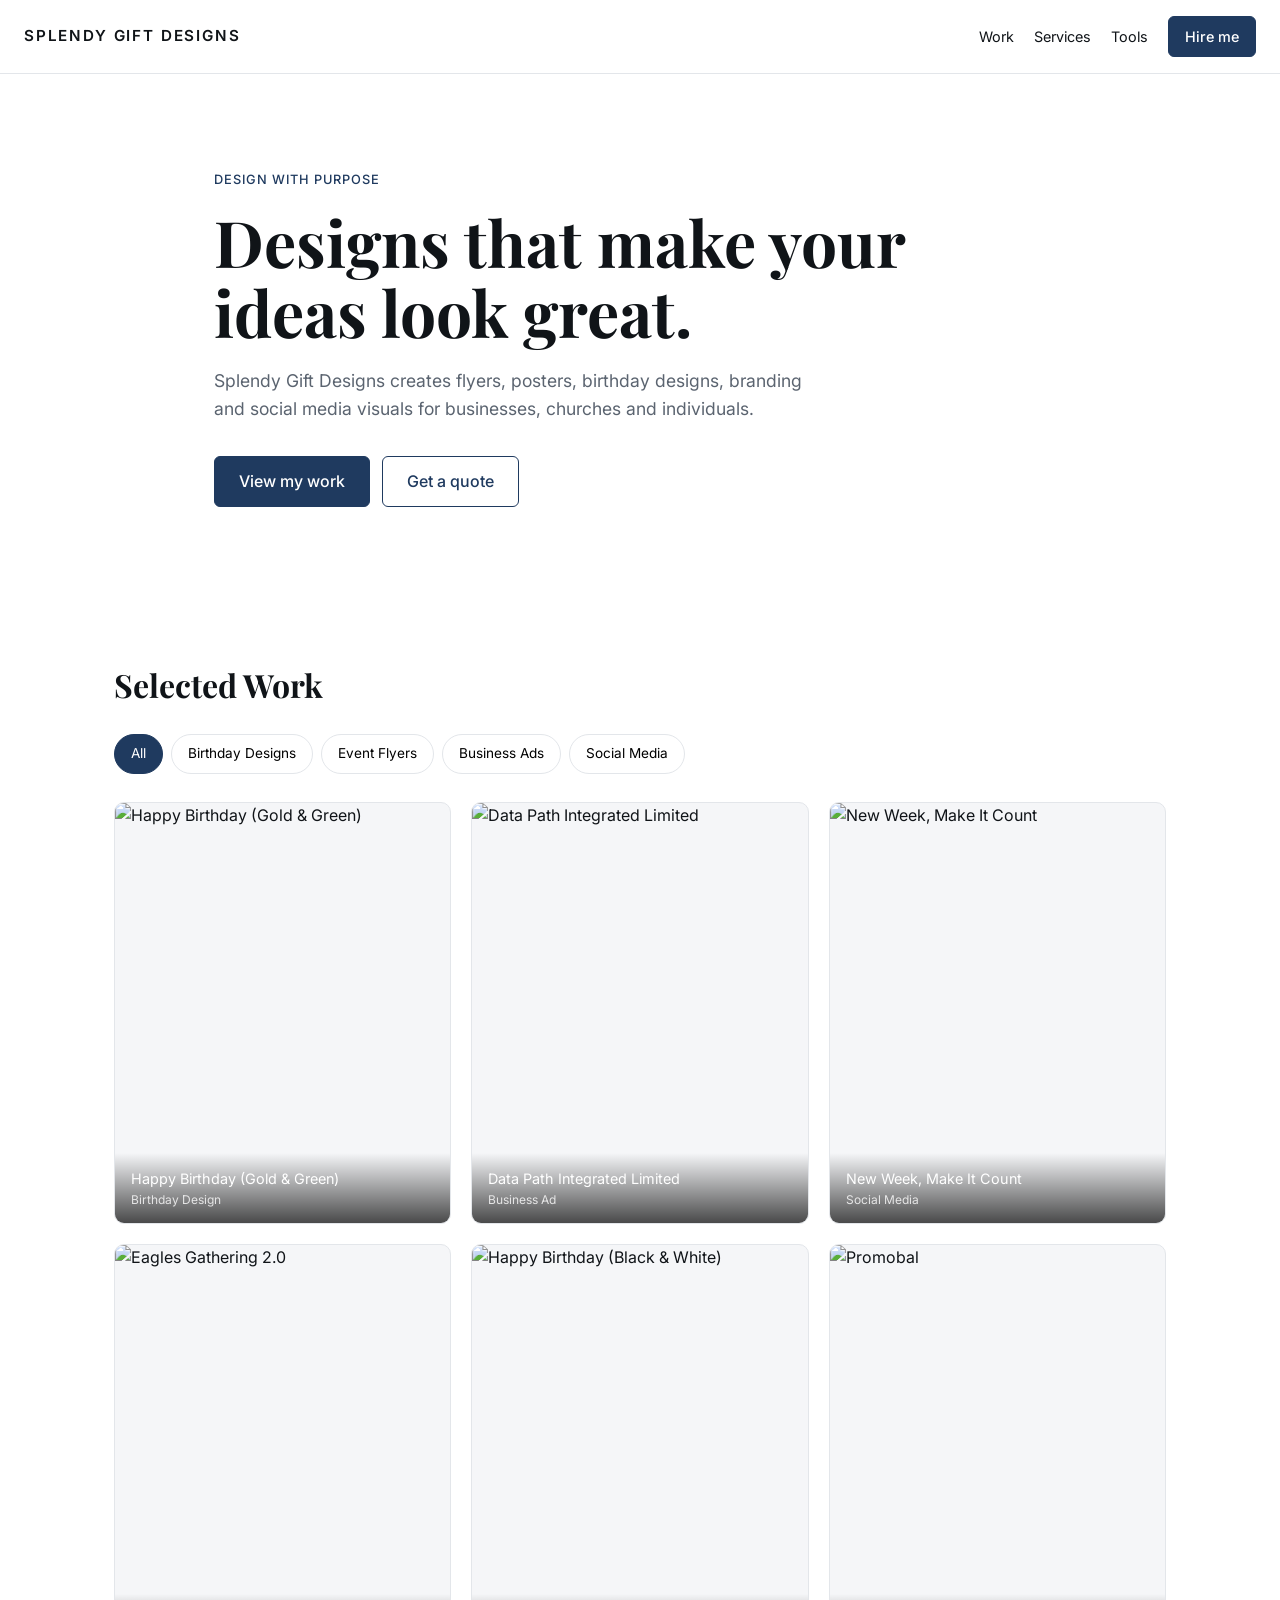
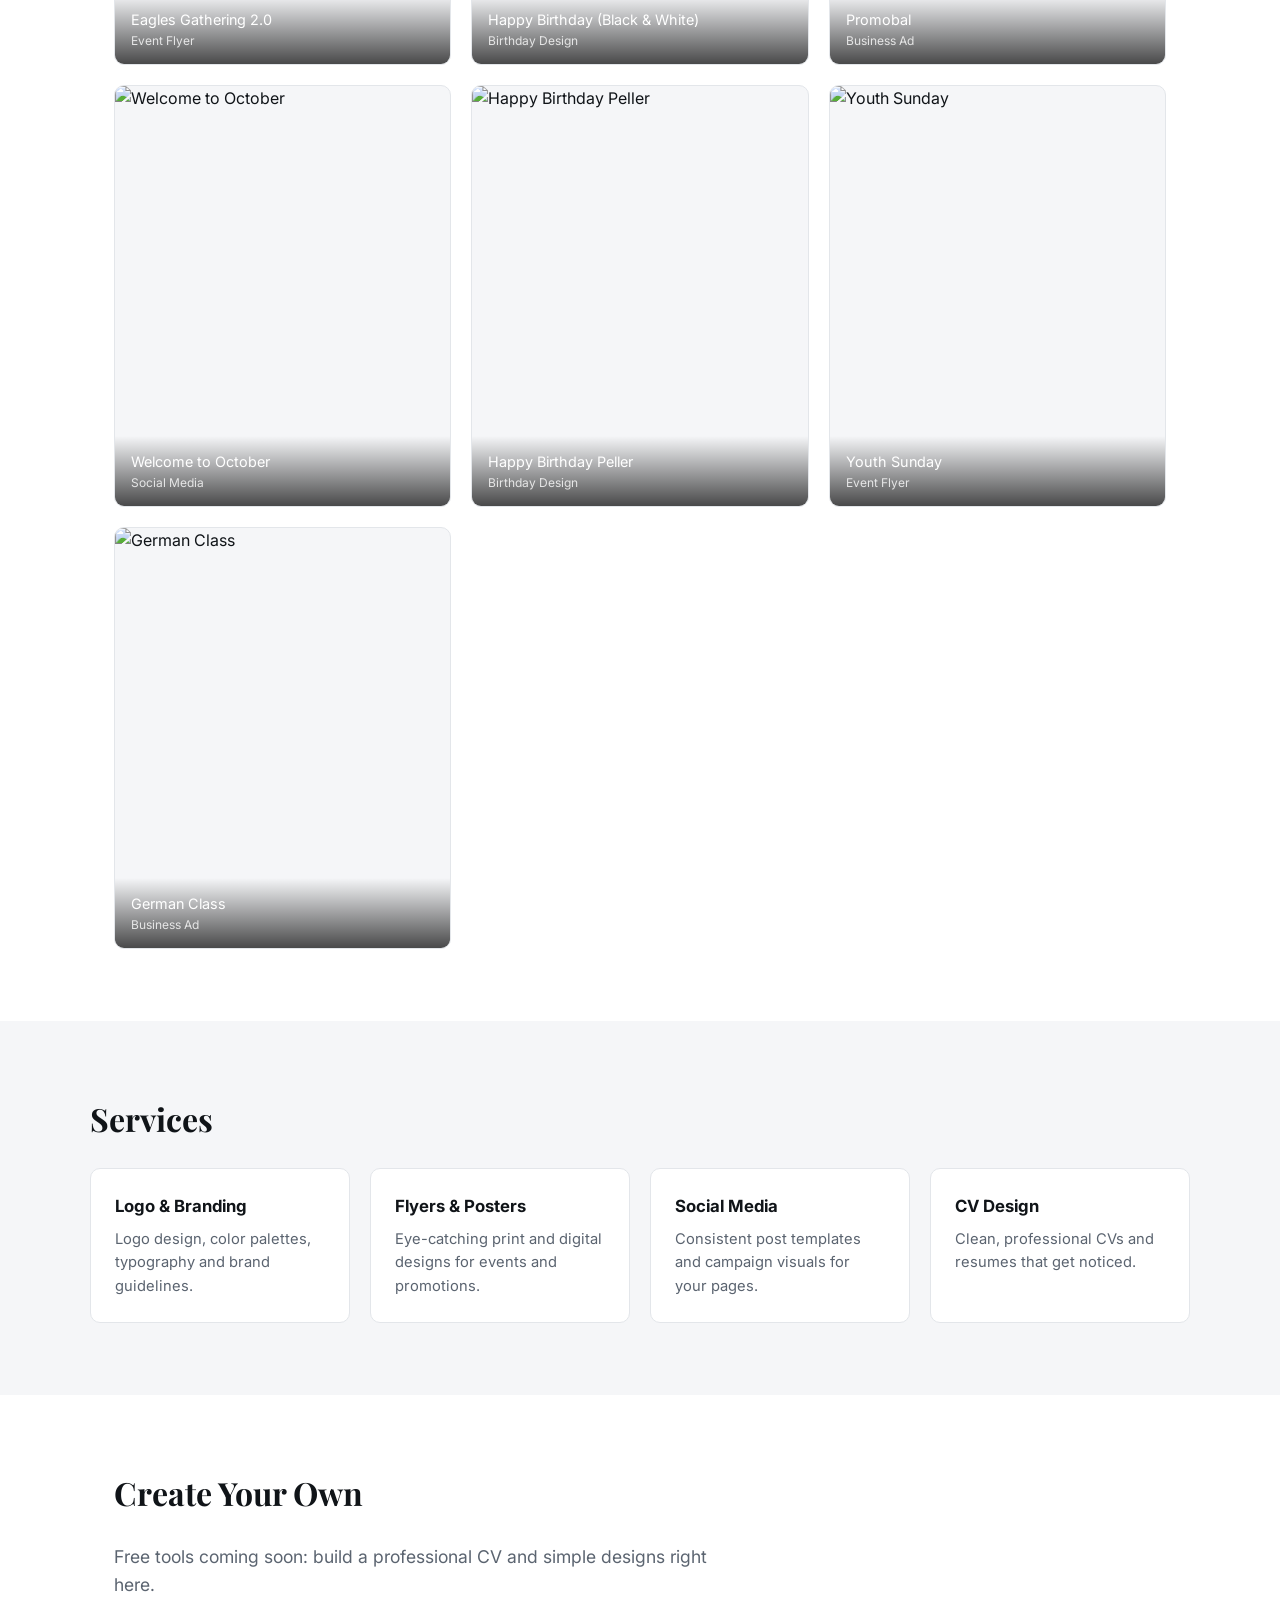
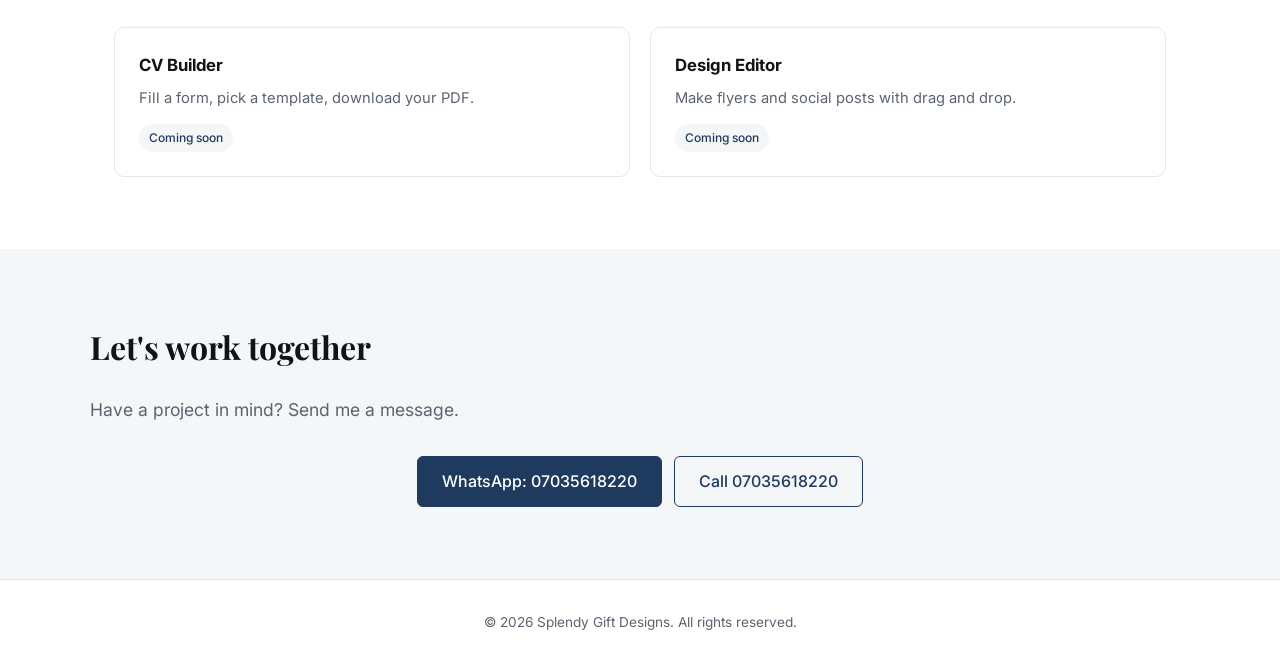
==== index.html @ 0a11538d "Add files via upload" ====
<!doctype html>
<html lang="en">
<head>
  <meta charset="utf-8">
  <meta name="viewport" content="width=device-width, initial-scale=1">
  <title>Splendy Gift Designs | Design With Purpose</title>
  <meta name="description" content="Graphic designer specializing in logos, branding, flyers, posters and social media design.">
  <link rel="preconnect" href="https://fonts.googleapis.com">
  <link href="https://fonts.googleapis.com/css2?family=Inter:wght@400;500;600&family=Playfair+Display:wght@600;700&display=swap" rel="stylesheet">
  <link rel="stylesheet" href="style.css">
</head>
<body>
  <header class="nav">
    <a href="#top" class="logo">SPLENDY GIFT DESIGNS</a>
    <nav>
      <a href="#work">Work</a>
      <a href="#services">Services</a>
      <a href="#tools">Tools</a>
      <a href="#contact" class="btn small">Hire me</a>
    </nav>
  </header>

  <main id="top">
    <section class="hero">
      <p class="eyebrow">Design With Purpose</p>
      <h1>Designs that make your ideas look great.</h1>
      <p class="lead">Splendy Gift Designs creates flyers, posters, birthday designs, branding and social media visuals for businesses, churches and individuals.</p>
      <div class="cta">
        <a href="#work" class="btn">View my work</a>
        <a href="#contact" class="btn ghost">Get a quote</a>
      </div>
    </section>

    <section id="work" class="section">
      <h2>Selected Work</h2>
      <div class="filters">
        <button class="chip active" data-filter="all">All</button>
        <button class="chip" data-filter="birthday">Birthday Designs</button>
        <button class="chip" data-filter="event">Event Flyers</button>
        <button class="chip" data-filter="business">Business Ads</button>
        <button class="chip" data-filter="social">Social Media</button>
      </div>
      <div class="grid" id="grid"></div>
    </section>

    <section id="services" class="section alt">
      <h2>Services</h2>
      <div class="cards">
        <article><h3>Logo &amp; Branding</h3><p>Logo design, color palettes, typography and brand guidelines.</p></article>
        <article><h3>Flyers &amp; Posters</h3><p>Eye-catching print and digital designs for events and promotions.</p></article>
        <article><h3>Social Media</h3><p>Consistent post templates and campaign visuals for your pages.</p></article>
        <article><h3>CV Design</h3><p>Clean, professional CVs and resumes that get noticed.</p></article>
      </div>
    </section>

    <section id="tools" class="section">
      <h2>Create Your Own</h2>
      <p class="lead small">Free tools coming soon: build a professional CV and simple designs right here.</p>
      <div class="cards">
        <article class="soon"><h3>CV Builder</h3><p>Fill a form, pick a template, download your PDF.</p><span class="tag">Coming soon</span></article>
        <article class="soon"><h3>Design Editor</h3><p>Make flyers and social posts with drag and drop.</p><span class="tag">Coming soon</span></article>
      </div>
    </section>

    <section id="contact" class="section alt">
      <h2>Let's work together</h2>
      <p class="lead small">Have a project in mind? Send me a message.</p>
      <div class="cta center">
        <a class="btn" href="https://wa.me/2347035618220" target="_blank" rel="noopener">WhatsApp: 07035618220</a>
        <a class="btn ghost" href="tel:+2347035618220">Call 07035618220</a>
      </div>
    </section>
  </main>

  <footer>© <span id="year"></span> Splendy Gift Designs. All rights reserved.</footer>

  <div class="lightbox" id="lightbox" hidden>
    <button class="close" aria-label="Close">×</button>
    <img id="lightboxImg" alt="">
  </div>

  <script src="script.js"></script>
</body>
</html>
---- style.css ----
:root{
  --bg:#ffffff; --alt:#f5f6f8; --ink:#101418; --muted:#5b6470;
  --accent:#1f3a5f; --line:#e3e6ea;
}
*{box-sizing:border-box;margin:0;padding:0}
html{scroll-behavior:smooth}
body{font-family:'Inter',system-ui,sans-serif;color:var(--ink);background:var(--bg);line-height:1.6}
a{color:inherit;text-decoration:none}

.nav{position:sticky;top:0;z-index:10;display:flex;justify-content:space-between;align-items:center;
  padding:16px 24px;background:rgba(255,255,255,.92);backdrop-filter:blur(8px);border-bottom:1px solid var(--line)}
.logo{font-weight:600;letter-spacing:.12em;font-size:.95rem}
.nav nav{display:flex;gap:20px;align-items:center;font-size:.9rem}
.nav nav a:not(.btn):hover{color:var(--accent)}

.btn{display:inline-block;padding:12px 24px;background:var(--accent);color:#fff;border-radius:6px;font-weight:500;
  border:1px solid var(--accent);transition:.2s}
.btn:hover{opacity:.88}
.btn.ghost{background:transparent;color:var(--accent)}
.btn.small{padding:8px 16px}

.hero{padding:96px 24px 80px;max-width:900px;margin:0 auto}
.eyebrow{color:var(--accent);font-weight:500;letter-spacing:.08em;text-transform:uppercase;font-size:.8rem;margin-bottom:16px}
h1{font-family:'Playfair Display',serif;font-size:clamp(2.2rem,7vw,4rem);line-height:1.1;margin-bottom:20px}
.lead{color:var(--muted);font-size:1.1rem;max-width:620px}
.lead.small{margin-bottom:28px}
.cta{display:flex;gap:12px;flex-wrap:wrap;margin-top:32px}
.cta.center{justify-content:center}

.section{padding:72px 24px;max-width:1100px;margin:0 auto}
.section.alt{max-width:none;background:var(--alt)}
.section.alt>*{max-width:1100px;margin-left:auto;margin-right:auto}
h2{font-family:'Playfair Display',serif;font-size:2rem;margin-bottom:24px}

.filters{display:flex;gap:8px;flex-wrap:wrap;margin-bottom:28px}
.chip{border:1px solid var(--line);background:#fff;padding:8px 16px;border-radius:999px;cursor:pointer;font:inherit;font-size:.85rem}
.chip.active{background:var(--accent);color:#fff;border-color:var(--accent)}

.grid{display:grid;grid-template-columns:repeat(auto-fill,minmax(260px,1fr));gap:20px}
.item{position:relative;border-radius:10px;overflow:hidden;background:var(--alt);cursor:pointer;aspect-ratio:4/5;border:1px solid var(--line)}
.item img{width:100%;height:100%;object-fit:cover;transition:transform .4s}
.item:hover img{transform:scale(1.04)}
.item .cap{position:absolute;left:0;right:0;bottom:0;padding:14px 16px;color:#fff;
  background:linear-gradient(transparent,rgba(0,0,0,.7));font-size:.9rem}
.item .cap small{display:block;opacity:.8}

.cards{display:grid;grid-template-columns:repeat(auto-fit,minmax(220px,1fr));gap:20px}
.cards article{background:#fff;border:1px solid var(--line);border-radius:10px;padding:24px}
.cards h3{margin-bottom:8px;font-size:1.05rem}
.cards p{color:var(--muted);font-size:.92rem}
.soon{position:relative}
.tag{display:inline-block;margin-top:14px;font-size:.75rem;background:var(--alt);padding:4px 10px;border-radius:999px;color:var(--accent);font-weight:500}

footer{text-align:center;padding:32px;color:var(--muted);font-size:.85rem;border-top:1px solid var(--line)}

.lightbox{position:fixed;inset:0;background:rgba(0,0,0,.88);display:flex;align-items:center;justify-content:center;z-index:50;padding:20px}
.lightbox[hidden]{display:none}
.lightbox img{max-width:100%;max-height:90vh;border-radius:6px}
.close{position:absolute;top:16px;right:20px;background:none;border:0;color:#fff;font-size:2.4rem;cursor:pointer}

@media(max-width:560px){
  .nav nav a:not(.btn){display:none}
  .hero{padding-top:64px}
}
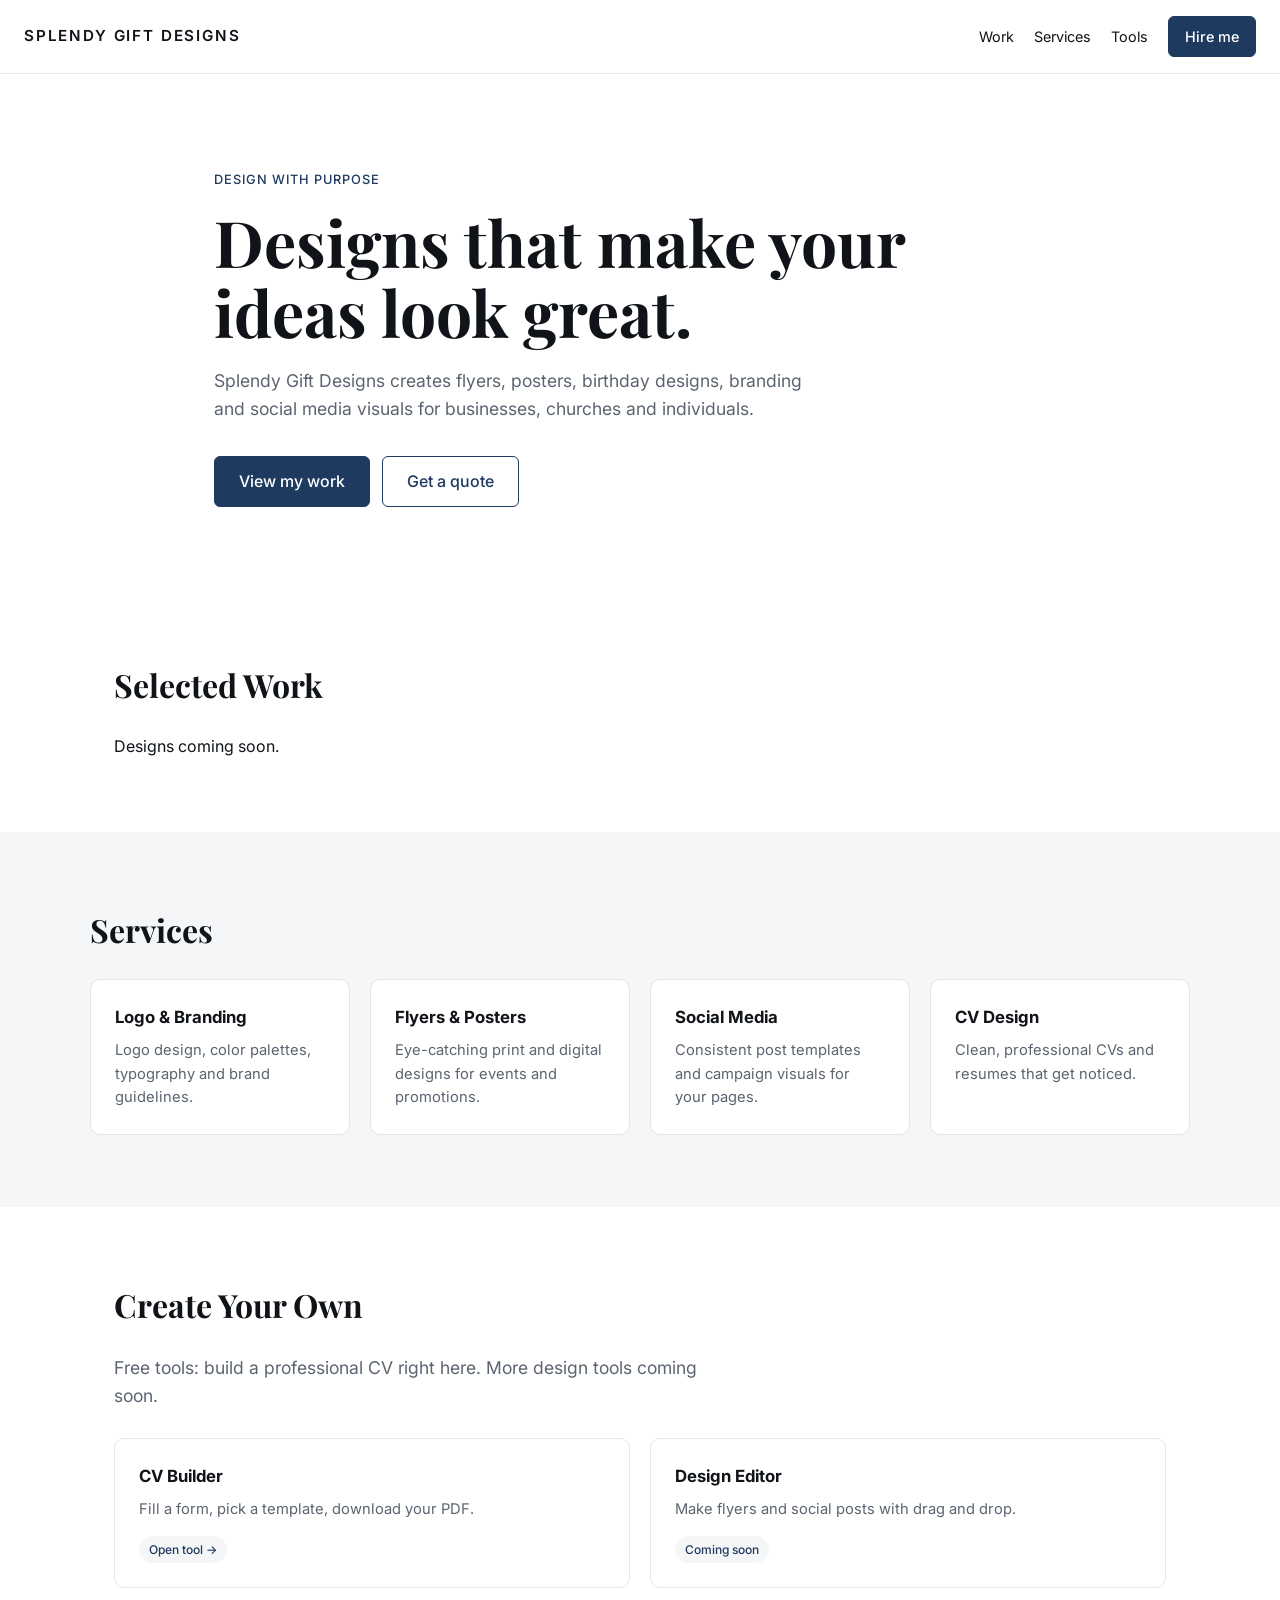
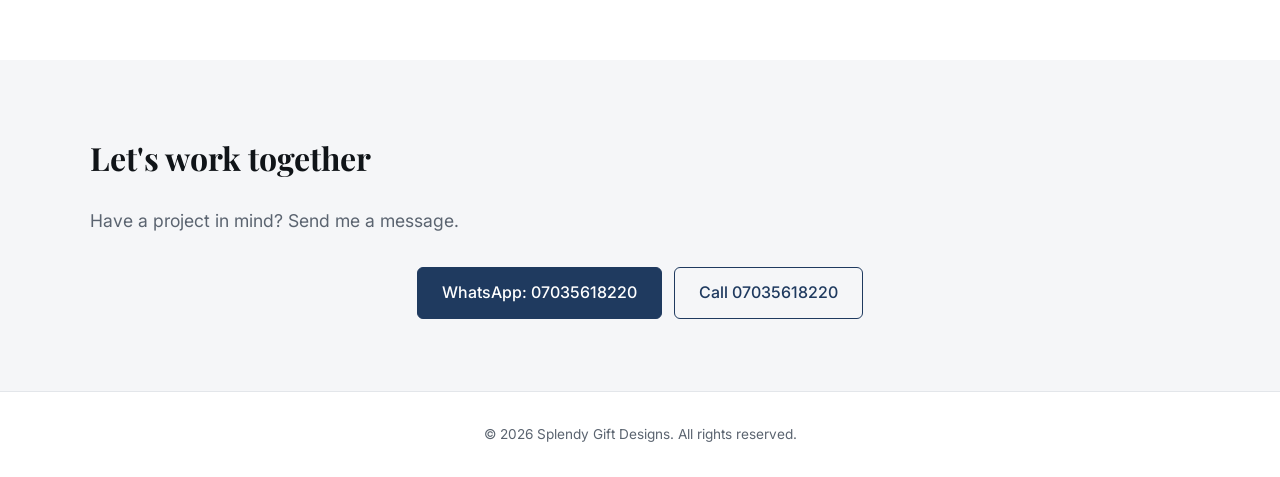
==== commit 3b47b552: "Add files via upload" ====
--- a/index.html
+++ b/index.html
@@ -55,9 +55,9 @@
 
     <section id="tools" class="section">
       <h2>Create Your Own</h2>
-      <p class="lead small">Free tools coming soon: build a professional CV and simple designs right here.</p>
+      <p class="lead small">Free tools: build a professional CV right here. More design tools coming soon.</p>
       <div class="cards">
-        <article class="soon"><h3>CV Builder</h3><p>Fill a form, pick a template, download your PDF.</p><span class="tag">Coming soon</span></article>
+        <a href="cv.html" style="display:block"><article><h3>CV Builder</h3><p>Fill a form, pick a template, download your PDF.</p><span class="tag">Open tool &rarr;</span></article></a>
         <article class="soon"><h3>Design Editor</h3><p>Make flyers and social posts with drag and drop.</p><span class="tag">Coming soon</span></article>
       </div>
     </section>
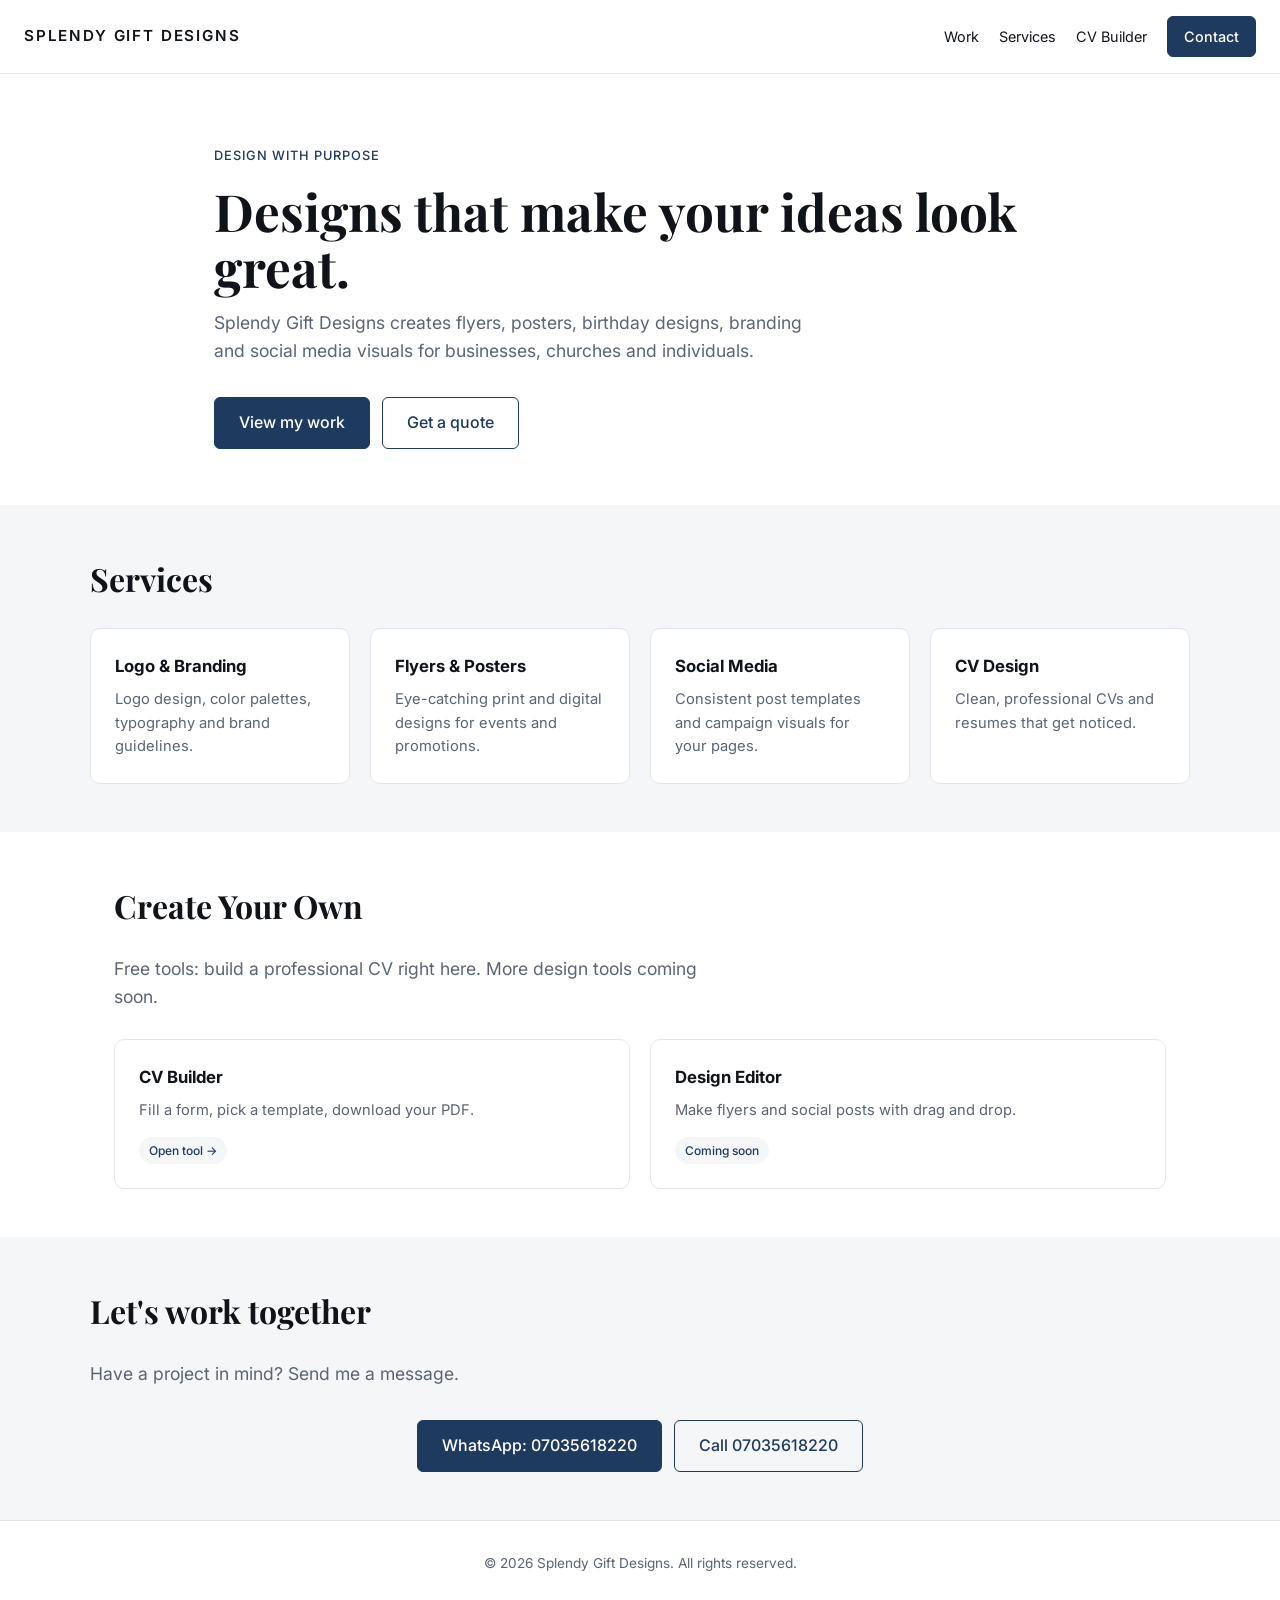
==== commit 94d31b2d: "Add files via upload" ====
--- a/index.html
+++ b/index.html
@@ -12,11 +12,12 @@
 <body>
   <header class="nav">
     <a href="#top" class="logo">SPLENDY GIFT DESIGNS</a>
-    <nav>
+    <button class="menu" id="menu" aria-label="Open menu" type="button">&#9776;</button>
+    <nav id="nav">
       <a href="#work">Work</a>
       <a href="#services">Services</a>
-      <a href="#tools">Tools</a>
-      <a href="#contact" class="btn small">Hire me</a>
+      <a href="#tools">CV Builder</a>
+      <a href="#contact" class="btn small">Contact</a>
     </nav>
   </header>
 
@@ -31,7 +32,7 @@
       </div>
     </section>
 
-    <section id="work" class="section">
+    <section id="work" class="section" hidden>
       <h2>Selected Work</h2>
       <div class="filters">
         <button class="chip active" data-filter="all">All</button>
--- a/style.css
+++ b/style.css
@@ -19,15 +19,15 @@
 .btn.ghost{background:transparent;color:var(--accent)}
 .btn.small{padding:8px 16px}
 
-.hero{padding:96px 24px 80px;max-width:900px;margin:0 auto}
+.hero{padding:72px 24px 56px;max-width:900px;margin:0 auto}
 .eyebrow{color:var(--accent);font-weight:500;letter-spacing:.08em;text-transform:uppercase;font-size:.8rem;margin-bottom:16px}
-h1{font-family:'Playfair Display',serif;font-size:clamp(2.2rem,7vw,4rem);line-height:1.1;margin-bottom:20px}
+h1{font-family:'Playfair Display',serif;font-size:clamp(1.9rem,6vw,3.2rem);line-height:1.1;margin-bottom:14px}
 .lead{color:var(--muted);font-size:1.1rem;max-width:620px}
 .lead.small{margin-bottom:28px}
 .cta{display:flex;gap:12px;flex-wrap:wrap;margin-top:32px}
 .cta.center{justify-content:center}
 
-.section{padding:72px 24px;max-width:1100px;margin:0 auto}
+.section{padding:48px 24px;max-width:1100px;margin:0 auto}
 .section.alt{max-width:none;background:var(--alt)}
 .section.alt>*{max-width:1100px;margin-left:auto;margin-right:auto}
 h2{font-family:'Playfair Display',serif;font-size:2rem;margin-bottom:24px}
@@ -58,7 +58,12 @@
 .lightbox img{max-width:100%;max-height:90vh;border-radius:6px}
 .close{position:absolute;top:16px;right:20px;background:none;border:0;color:#fff;font-size:2.4rem;cursor:pointer}
 
-@media(max-width:560px){
-  .nav nav a:not(.btn){display:none}
-  .hero{padding-top:64px}
+.menu{display:none;background:none;border:1px solid var(--line);border-radius:8px;width:44px;height:40px;font-size:1.4rem;cursor:pointer;color:var(--ink)}
+@media(max-width:700px){
+  .menu{display:block}
+  .nav nav{display:none;position:absolute;top:100%;left:0;right:0;flex-direction:column;align-items:stretch;gap:0;background:#fff;border-bottom:1px solid var(--line);padding:8px 24px 16px}
+  .nav nav.open{display:flex}
+  .nav nav a{padding:14px 0;border-bottom:1px solid var(--line);font-size:1rem}
+  .nav nav a.btn{margin-top:12px;text-align:center;border:1px solid var(--accent)}
+  .cta{margin-top:20px}
 }
